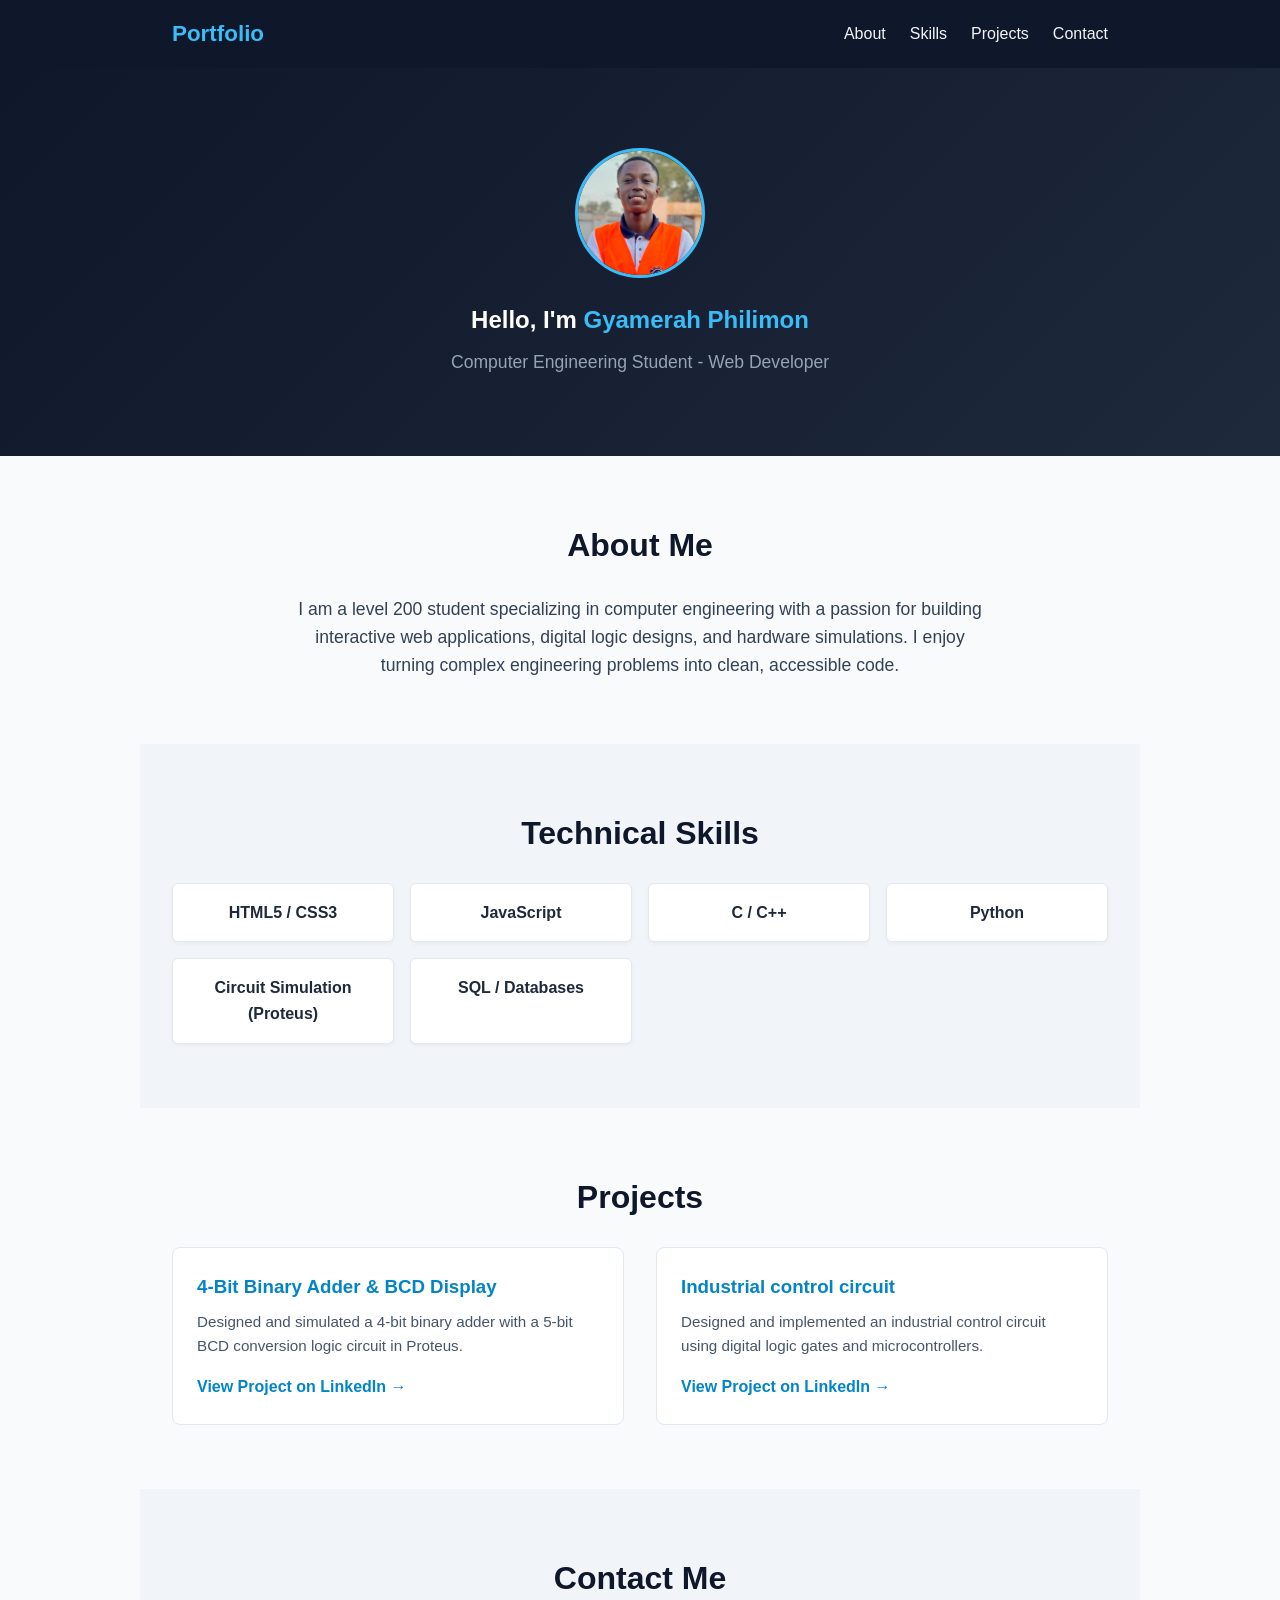
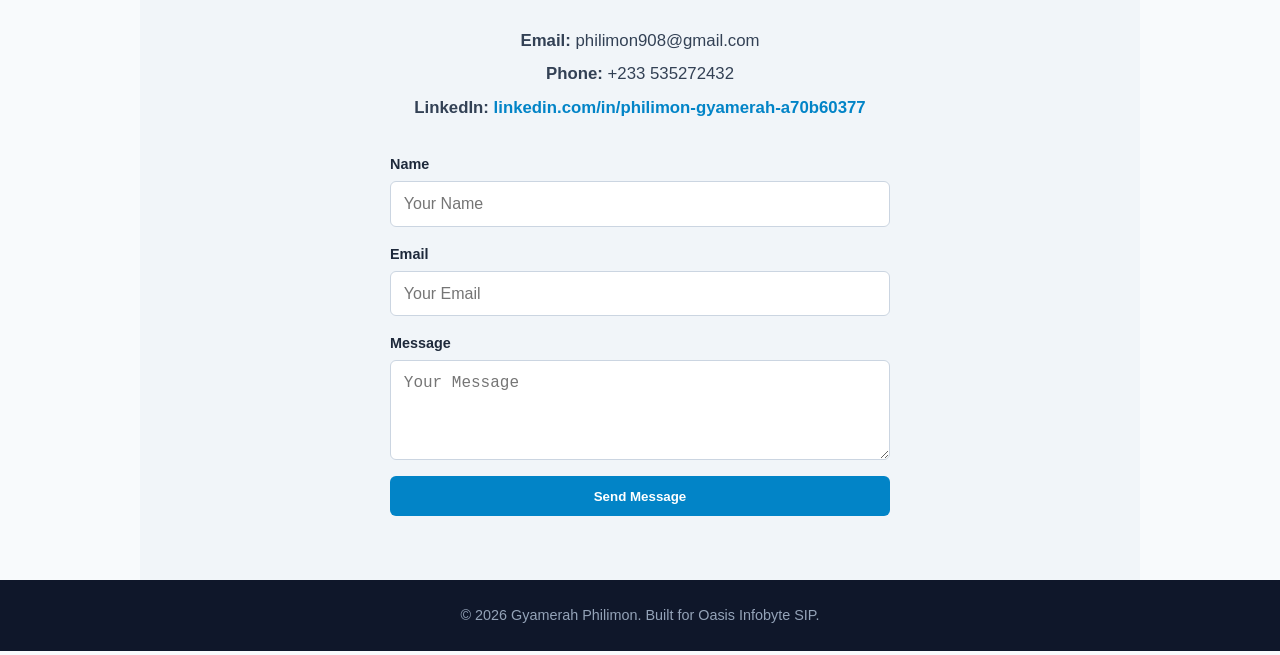
==== OIBSIP_WebDev-L1-PersonalPortfolio/index.html @ 7fade40a "Add files via upload" ====
<!DOCTYPE html>
<html lang="en">
<head>
    <meta charset="UTF-8">
    <meta name="viewport" content="width=device-width, initial-scale=1.0">
    <title>Personal Portfolio - Task 2</title>
    <link rel="stylesheet" href="style.css">
</head>
<body>

    <header class="navbar">
        <div class="nav-container">
            <a href="#" class="logo">Portfolio</a>
            <nav>
                <ul class="nav-links">
                    <li><a href="#about">About</a></li>
                    <li><a href="#skills">Skills</a></li>
                    <li><a href="#projects">Projects</a></li>
                    <li><a href="#contact">Contact</a></li>
                </ul>
            </nav>
        </div>
    </header>

    <section id="hero" class="hero-section">
        <div class="hero-content">
            <div class="avatar-placeholder">
                <img src="profile.jpg.jpeg" alt="Profile Photo" id="profile-img">
            </div>
            <h1>Hello, I'm <span class="highlight">Gyamerah Philimon</span></h1>
            <p class="tagline">Computer Engineering Student - Web Developer</p>
        </div>
    </section>

    <section id="about" class="section">
        <h2>About Me</h2>
        <p class="about-text">
            I am a level 200 student specializing in computer engineering with a passion for building interactive web applications, digital logic designs, and hardware simulations. I enjoy turning complex engineering problems into clean, accessible code.
        </p>
    </section>

    <section id="skills" class="section bg-alt">
        <h2>Technical Skills</h2>
        <div class="skills-grid">
            <div class="skill-card">HTML5 / CSS3</div>
            <div class="skill-card">JavaScript</div>
            <div class="skill-card">C / C++</div>
            <div class="skill-card">Python</div>
            <div class="skill-card">Circuit Simulation (Proteus)</div>
            <div class="skill-card">SQL / Databases</div>
        </div>
    </section>

    <section id="projects" class="section">
        <h2>Projects</h2>
        <div class="project-grid">

            <div class="project-card">
                <h3>4-Bit Binary Adder & BCD Display</h3>
                <p>Designed and simulated a 4-bit binary adder with a 5-bit BCD conversion logic circuit in Proteus.</p>
                <a href="https://www.linkedin.com/posts/philimon-gyamerah-a70b60377_hardwaredesign-computerengineering-proteus-activity-7479009204658192384-uXo0?utm_source=share&utm_medium=member_ios&rcm=ACoAAF1A3_QB-TS4aA_JPmh4rscpgQPpBzT-pP0" target="_blank" class="btn-link">View Project on LinkedIn &rarr;</a>
            </div>

            <div class="project-card">
                <h3>Industrial control circuit</h3>
                <p>Designed and implemented an industrial control circuit using digital logic gates and microcontrollers.</p>
                <a href="https://www.linkedin.com/posts/philimon-gyamerah-a70b60377_hardwaredesign-computerengineering-proteus-activity-7479009204658192384-uXo0?utm_source=share&utm_medium=member_ios&rcm=ACoAAF1A3_QB-TS4aA_JPmh4rscpgQPpBzT-pP0" target="_blank" class="btn-link">View Project on LinkedIn &rarr;</a>
            </div>

        </div>
    </section>

    <section id="contact" class="section bg-alt">
        <h2>Contact Me</h2>
        <div class="contact-info">
            <p><strong>Email:</strong> philimon908@gmail.com</p>
            <p><strong>Phone:</strong> +233 535272432</p>
            <p><strong>LinkedIn:</strong> <a href="https://www.linkedin.com/in/philimon-gyamerah-a70b60377" target="_blank">linkedin.com/in/philimon-gyamerah-a70b60377</a></p>
        </div>
        <form class="contact-form" onsubmit="event.preventDefault(); alert('Message submitted!');">
            <div class="form-group">
                <label for="name">Name</label>
                <input type="text" id="name" required placeholder="Your Name">
            </div>
            <div class="form-group">
                <label for="email">Email</label>
                <input type="email" id="email" required placeholder="Your Email">
            </div>
            <div class="form-group">
                <label for="message">Message</label>
                <textarea id="message" rows="4" required placeholder="Your Message"></textarea>
            </div>
            <button type="submit" class="btn-submit">Send Message</button>
        </form>
    </section>

    <!-- Footer -->
    <footer class="footer">
        <p>&copy; 2026 Gyamerah Philimon. Built for Oasis Infobyte SIP.</p>
    </footer>

</body>
</html>
---- OIBSIP_WebDev-L1-PersonalPortfolio/style.css ----
html {
    scroll-behavior: smooth;
}

* {
    margin: 0;
    padding: 0;
    box-sizing: border-box;
}

body {
    font-family: 'Segoe UI', Tahoma, Geneva, Verdana, sans-serif;
    color: #1e293b;
    background-color: #f8fafc;
    line-height: 1.6;
}

.navbar {
    position: sticky;
    top: 0;
    background-color: #0f172a;
    z-index: 1000;
}

.nav-container {
    max-width: 1000px;
    margin: 0 auto;
    display: flex;
    justify-content: space-between;
    align-items: center;
    padding: 1rem 2rem;
}

.logo {
    color: #38bdf8;
    font-size: 1.4rem;
    font-weight: 700;
    text-decoration: none;
}

.nav-links {
    display: flex;
    list-style: none;
    gap: 1.5rem;
}

.nav-links a {
    color: #f1f5f9;
    text-decoration: none;
    transition: color 0.3s ease;
}

.nav-links a:hover {
    color: #38bdf8;
}

.hero-section {
    background: linear-gradient(135deg, #0f172a 0%, #1e293b 100%);
    color: #ffffff;
    text-align: center;
    padding: 5rem 2rem;
}

.avatar-placeholder img {
    width: 130px;
    height: 130px;
    border-radius: 50%;
    border: 3px solid #38bdf8;
    margin-bottom: 1rem;
    object-fit: cover;
}

.highlight {
    color: #38bdf8;
}

.tagline {
    color: #94a3b8;
    font-size: 1.1rem;
    margin-top: 0.5rem;
}

.section {
    max-width: 1000px;
    margin: 0 auto;
    padding: 4rem 2rem;
}

.bg-alt {
    background-color: #f1f5f9;
}

h2 {
    font-size: 2rem;
    margin-bottom: 1.5rem;
    color: #0f172a;
    text-align: center;
}

.about-text {
    max-width: 700px;
    margin: 0 auto;
    text-align: center;
    font-size: 1.1rem;
    color: #334155;
}

.skills-grid {
    display: grid;
    grid-template-columns: repeat(auto-fit, minmax(180px, 1fr));
    gap: 1rem;
    margin-top: 1rem;
}

.skill-card {
    background-color: #ffffff;
    padding: 1rem;
    border-radius: 6px;
    text-align: center;
    font-weight: 600;
    border: 1px solid #e2e8f0;
    box-shadow: 0 2px 4px rgba(0, 0, 0, 0.04);
}

.project-grid {
    display: grid;
    grid-template-columns: repeat(auto-fit, minmax(280px, 1fr));
    gap: 2rem;
}

.project-card {
    background-color: #ffffff;
    padding: 1.5rem;
    border-radius: 8px;
    border: 1px solid #e2e8f0;
    display: flex;
    flex-direction: column;
    justify-content: space-between;
}

.project-card h3 {
    color: #0284c7;
    margin-bottom: 0.5rem;
}

.project-card p {
    color: #475569;
    margin-bottom: 1rem;
    font-size: 0.95rem;
}

.btn-link {
    color: #0284c7;
    text-decoration: none;
    font-weight: 600;
}

.btn-link:hover {
    text-decoration: underline;
}

.contact-form {
    max-width: 500px;
    margin: 0 auto;
    display: flex;
    flex-direction: column;
    gap: 1rem;
}

.form-group {
    display: flex;
    flex-direction: column;
    gap: 0.3rem;
}

.form-group label {
    font-weight: 600;
    font-size: 0.9rem;
}
.contact-info {
    text-align: center;
    margin-bottom: 2rem;
    font-size: 1.05rem;
    color: #334155;
}

.contact-info p {
    margin: 0.4rem 0;
}

.contact-info a {
    color: #0284c7;
    text-decoration: none;
    font-weight: 600;
}

.contact-info a:hover {
    text-decoration: underline;
}

.form-group input,
.form-group textarea {
    padding: 0.8rem;
    border: 1px solid #cbd5e1;
    border-radius: 6px;
    font-size: 1rem;
}

.btn-submit {
    background-color: #0284c7;
    color: #ffffff;
    padding: 0.8rem;
    border: none;
    border-radius: 6px;
    font-weight: 600;
    cursor: pointer;
    transition: background-color 0.3s ease;
}

.btn-submit:hover {
    background-color: #0369a1;
}

.footer {
    background-color: #0f172a;
    color: #94a3b8;
    text-align: center;
    padding: 1.5rem;
    font-size: 0.9rem;
}
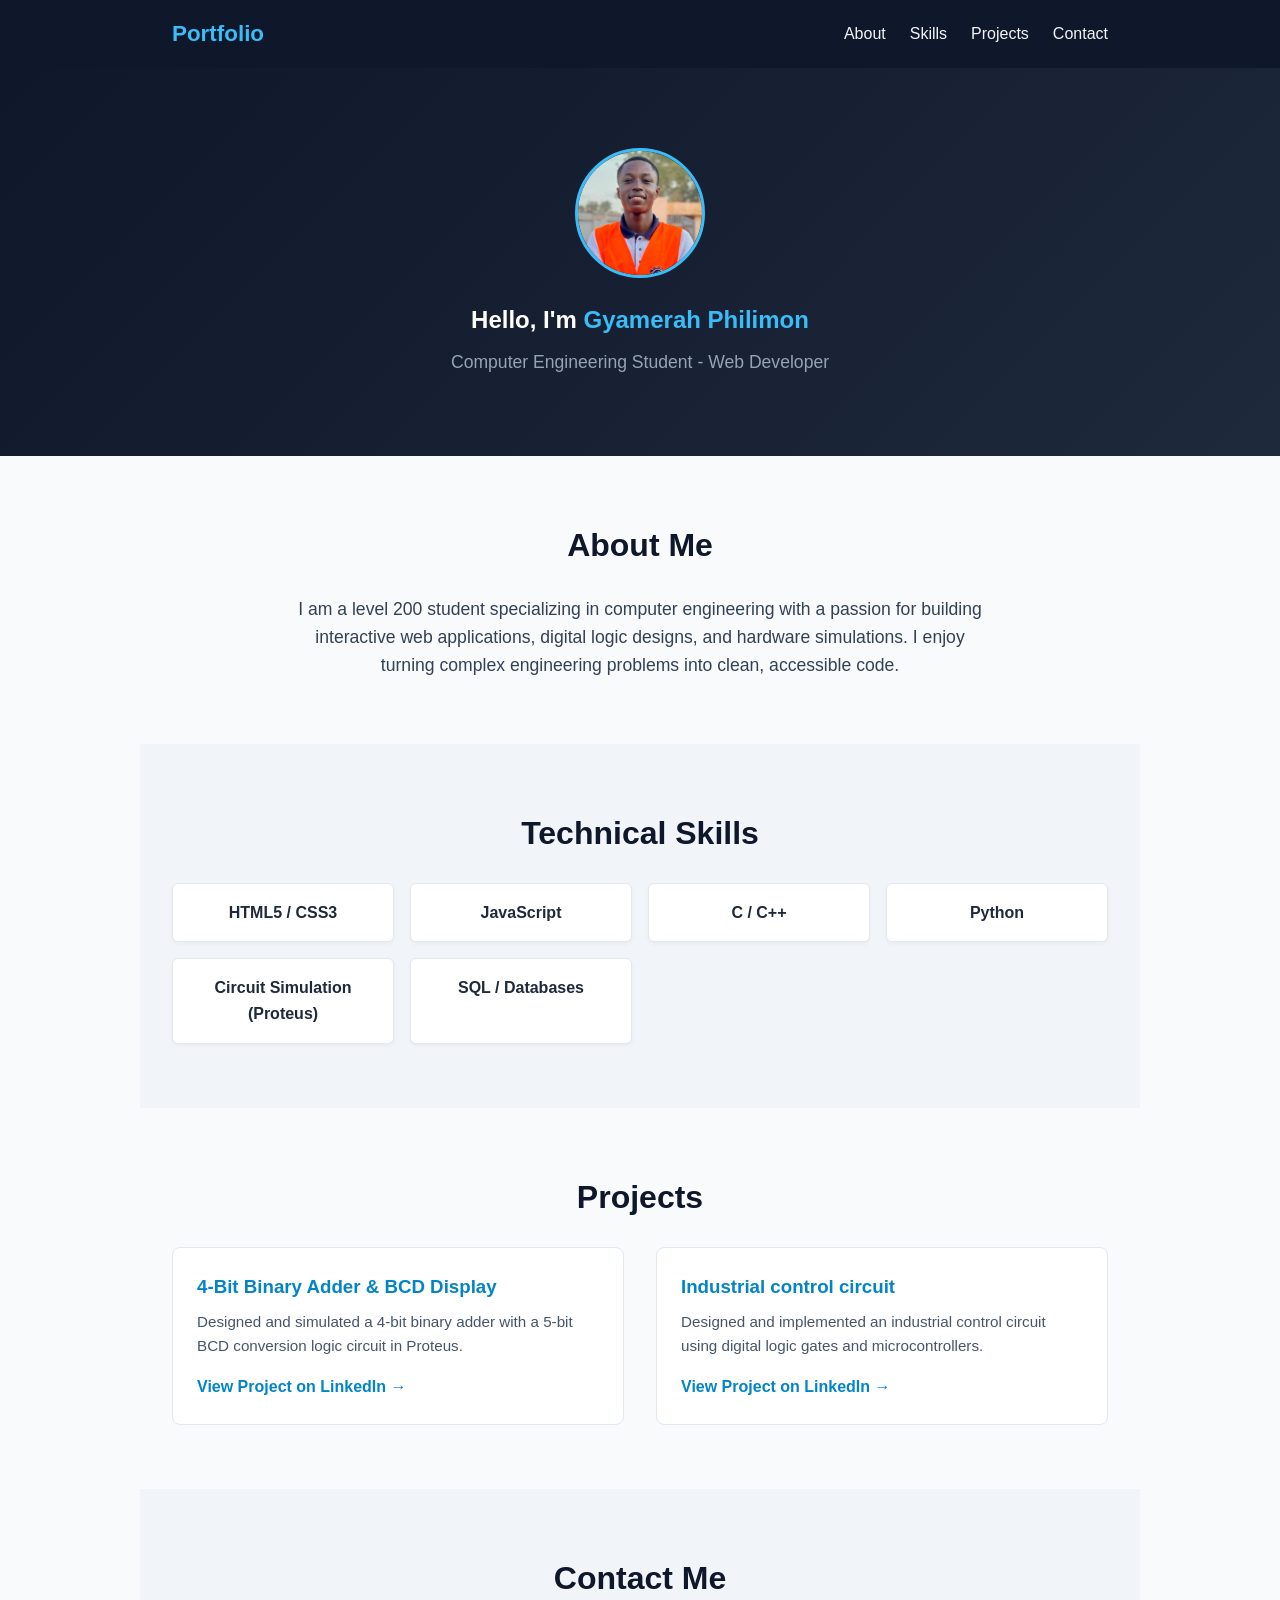
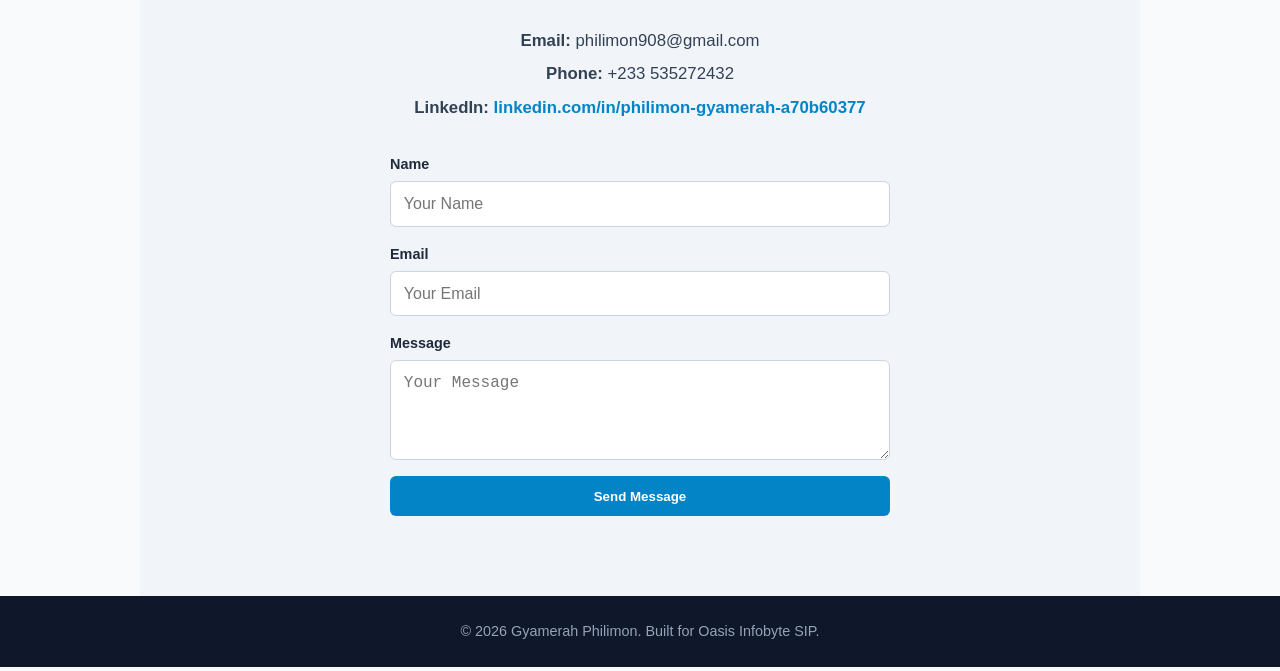
==== commit 6e29fc28: "Modify contact form for Web3Forms integration Updated contact form to use Web3Forms API for submissi" ====
--- a/OIBSIP_WebDev-L1-PersonalPortfolio/index.html
+++ b/OIBSIP_WebDev-L1-PersonalPortfolio/index.html
@@ -77,7 +77,8 @@
             <p><strong>Phone:</strong> +233 535272432</p>
             <p><strong>LinkedIn:</strong> <a href="https://www.linkedin.com/in/philimon-gyamerah-a70b60377" target="_blank">linkedin.com/in/philimon-gyamerah-a70b60377</a></p>
         </div>
-        <form class="contact-form" onsubmit="event.preventDefault(); alert('Message submitted!');">
+        <form class="contact-form" id="contact-form" action="https://api.web3forms.com/submit" method="POST">
+            <input type="hidden" name="access_key" value="51a73d52-30d8-4add-a203-6d2eff1f306c">
             <div class="form-group">
                 <label for="name">Name</label>
                 <input type="text" id="name" required placeholder="Your Name">
@@ -91,13 +92,13 @@
                 <textarea id="message" rows="4" required placeholder="Your Message"></textarea>
             </div>
             <button type="submit" class="btn-submit">Send Message</button>
+            <p id="form-result"></p>
         </form>
     </section>
 
-    <!-- Footer -->
     <footer class="footer">
         <p>&copy; 2026 Gyamerah Philimon. Built for Oasis Infobyte SIP.</p>
     </footer>
 
 </body>
-</html>+</html>
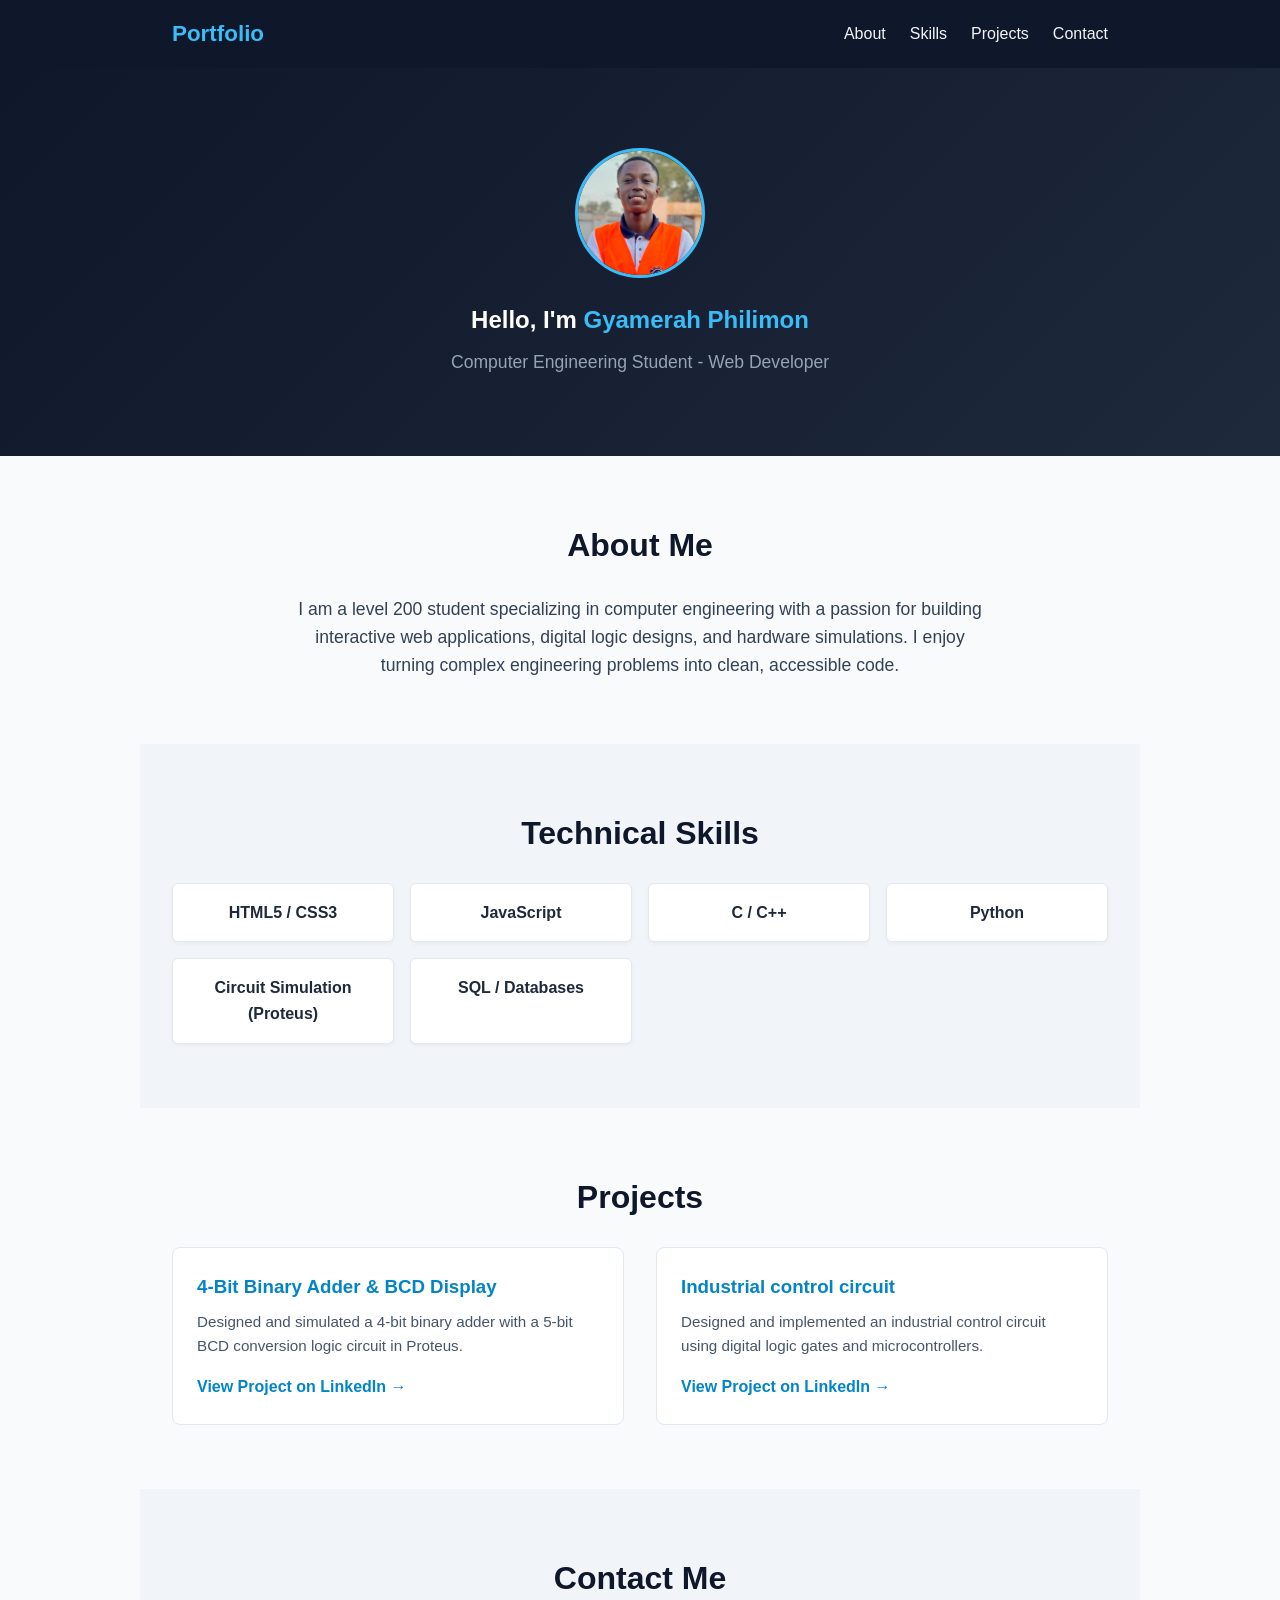
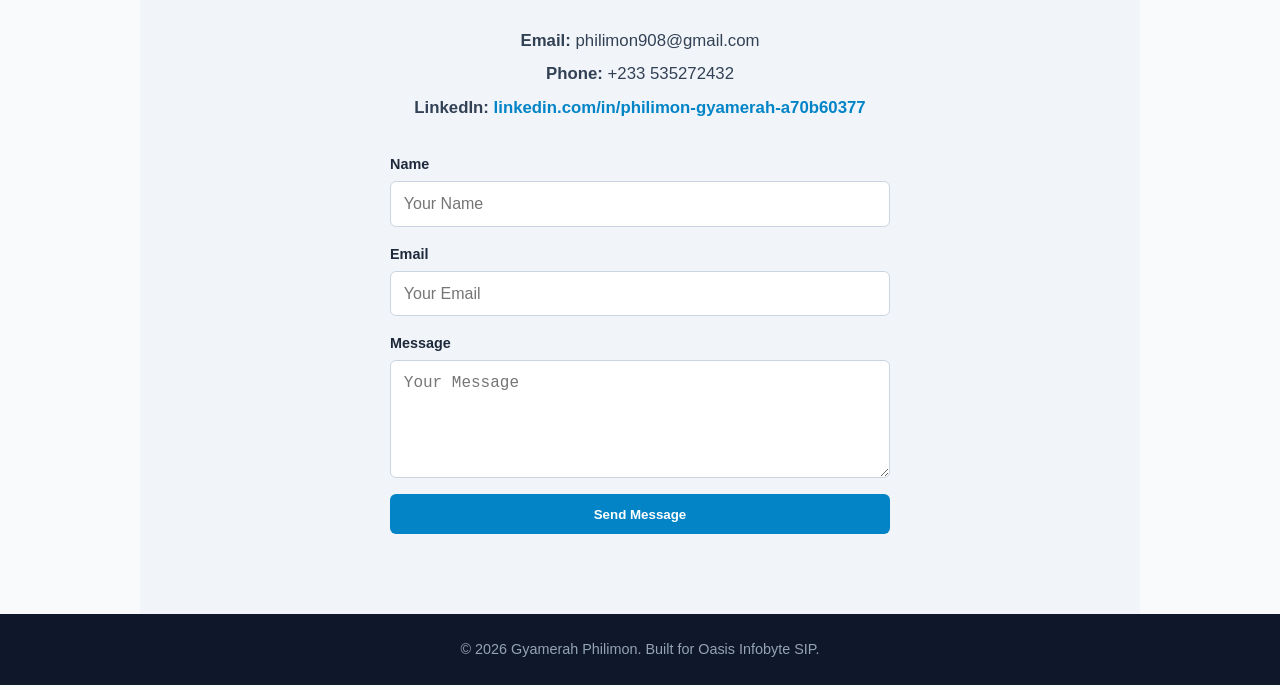
==== commit df151380: "Fix HTML encoding issues in index.html" ====
--- a/OIBSIP_WebDev-L1-PersonalPortfolio/index.html
+++ b/OIBSIP_WebDev-L1-PersonalPortfolio/index.html
@@ -81,15 +81,15 @@
             <input type="hidden" name="access_key" value="51a73d52-30d8-4add-a203-6d2eff1f306c">
             <div class="form-group">
                 <label for="name">Name</label>
-                <input type="text" id="name" required placeholder="Your Name">
+                <input type="text" id="name" name="name" required placeholder="Your Name">
             </div>
             <div class="form-group">
                 <label for="email">Email</label>
-                <input type="email" id="email" required placeholder="Your Email">
+                <input type="email" id="email" name="email" required placeholder="Your Email">
             </div>
             <div class="form-group">
                 <label for="message">Message</label>
-                <textarea id="message" rows="4" required placeholder="Your Message"></textarea>
+                <textarea id="message" name="message" required placeholder="Your Message" rows="5"></textarea>
             </div>
             <button type="submit" class="btn-submit">Send Message</button>
             <p id="form-result"></p>
@@ -99,6 +99,46 @@
     <footer class="footer">
         <p>&copy; 2026 Gyamerah Philimon. Built for Oasis Infobyte SIP.</p>
     </footer>
+    
+    <script>
+  const form = document.getElementById('contact-form');
+  const result = document.getElementById('form-result');
+
+  form.addEventListener('submit', function(e) {
+    e.preventDefault();
+    const formData = new FormData(form);
+    const object = Object.fromEntries(formData);
+    const json = JSON.stringify(object);
+
+    result.style.color = "#333";
+    result.textContent = "Sending...";
+
+    fetch('https://api.web3forms.com/submit', {
+      method: 'POST',
+      headers: {
+        'Content-Type': 'application/json',
+        'Accept': 'application/json'
+      },
+      body: json
+    })
+    .then(async (response) => {
+      let res = await response.json();
+      if (response.status === 200) {
+        result.style.color = "green";
+        result.textContent = "Message sent successfully!";
+        form.reset();
+      } 
+      else {
+        result.style.color = "red";
+        result.textContent = res.message || "Submission failed. Try again.";
+      }
+    })
+    .catch(error => {
+      result.style.color = "red";
+      result.textContent = "Something went wrong. Please check your connection.";
+    });
+  });
+</script>
 
 </body>
 </html>
--- a/OIBSIP_WebDev-L1-PersonalPortfolio/style.css
+++ b/OIBSIP_WebDev-L1-PersonalPortfolio/style.css
@@ -205,6 +205,10 @@
     border-radius: 6px;
     font-size: 1rem;
 }
+.form-results {
+    margin-top: 10px;
+    font-weight: bold;
+}
 
 .btn-submit {
     background-color: #0284c7;
@@ -227,4 +231,4 @@
     text-align: center;
     padding: 1.5rem;
     font-size: 0.9rem;
-}+}
